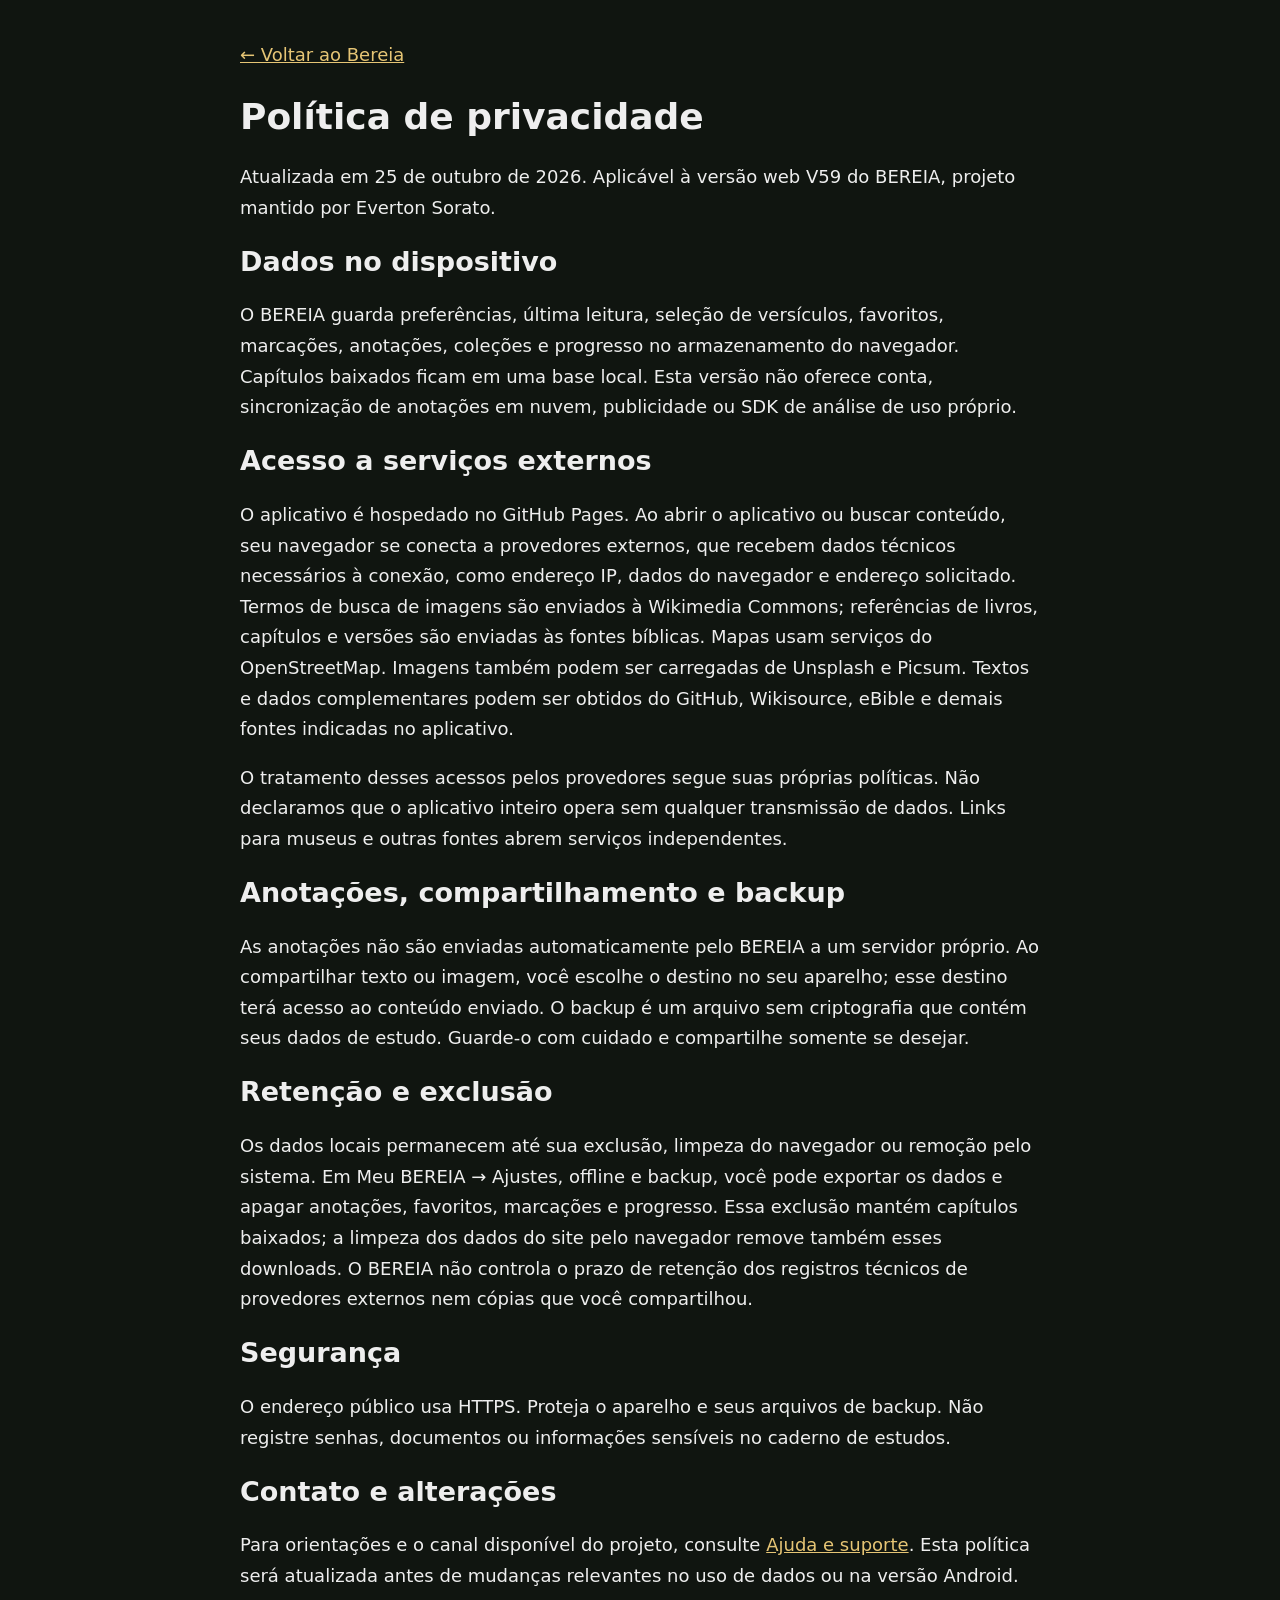
==== privacidade.html @ 04b4b1b5 "BEREIA V59: preparar offline, backup, navegacao e projeto Android" ====
<!doctype html><html lang="pt-BR"><meta charset="utf-8"><meta name="viewport" content="width=device-width,initial-scale=1"><title>Privacidade — BEREIA</title><style>body{max-width:800px;margin:40px auto;padding:0 22px;background:#101510;color:#eee;font:18px/1.7 system-ui}a{color:#e6c575}h1,h2{line-height:1.2}</style><a href="./">← Voltar ao Bereia</a><h1>Política de privacidade</h1><p>Atualizada em 25 de outubro de 2026. Aplicável à versão web V59 do BEREIA, projeto mantido por Everton Sorato.</p><h2>Dados no dispositivo</h2><p>O BEREIA guarda preferências, última leitura, seleção de versículos, favoritos, marcações, anotações, coleções e progresso no armazenamento do navegador. Capítulos baixados ficam em uma base local. Esta versão não oferece conta, sincronização de anotações em nuvem, publicidade ou SDK de análise de uso próprio.</p><h2>Acesso a serviços externos</h2><p>O aplicativo é hospedado no GitHub Pages. Ao abrir o aplicativo ou buscar conteúdo, seu navegador se conecta a provedores externos, que recebem dados técnicos necessários à conexão, como endereço IP, dados do navegador e endereço solicitado. Termos de busca de imagens são enviados à Wikimedia Commons; referências de livros, capítulos e versões são enviadas às fontes bíblicas. Mapas usam serviços do OpenStreetMap. Imagens também podem ser carregadas de Unsplash e Picsum. Textos e dados complementares podem ser obtidos do GitHub, Wikisource, eBible e demais fontes indicadas no aplicativo.</p><p>O tratamento desses acessos pelos provedores segue suas próprias políticas. Não declaramos que o aplicativo inteiro opera sem qualquer transmissão de dados. Links para museus e outras fontes abrem serviços independentes.</p><h2>Anotações, compartilhamento e backup</h2><p>As anotações não são enviadas automaticamente pelo BEREIA a um servidor próprio. Ao compartilhar texto ou imagem, você escolhe o destino no seu aparelho; esse destino terá acesso ao conteúdo enviado. O backup é um arquivo sem criptografia que contém seus dados de estudo. Guarde-o com cuidado e compartilhe somente se desejar.</p><h2>Retenção e exclusão</h2><p>Os dados locais permanecem até sua exclusão, limpeza do navegador ou remoção pelo sistema. Em Meu BEREIA → Ajustes, offline e backup, você pode exportar os dados e apagar anotações, favoritos, marcações e progresso. Essa exclusão mantém capítulos baixados; a limpeza dos dados do site pelo navegador remove também esses downloads. O BEREIA não controla o prazo de retenção dos registros técnicos de provedores externos nem cópias que você compartilhou.</p><h2>Segurança</h2><p>O endereço público usa HTTPS. Proteja o aparelho e seus arquivos de backup. Não registre senhas, documentos ou informações sensíveis no caderno de estudos.</p><h2>Contato e alterações</h2><p>Para orientações e o canal disponível do projeto, consulte <a href="./suporte.html">Ajuda e suporte</a>. Esta política será atualizada antes de mudanças relevantes no uso de dados ou na versão Android.</p></html>
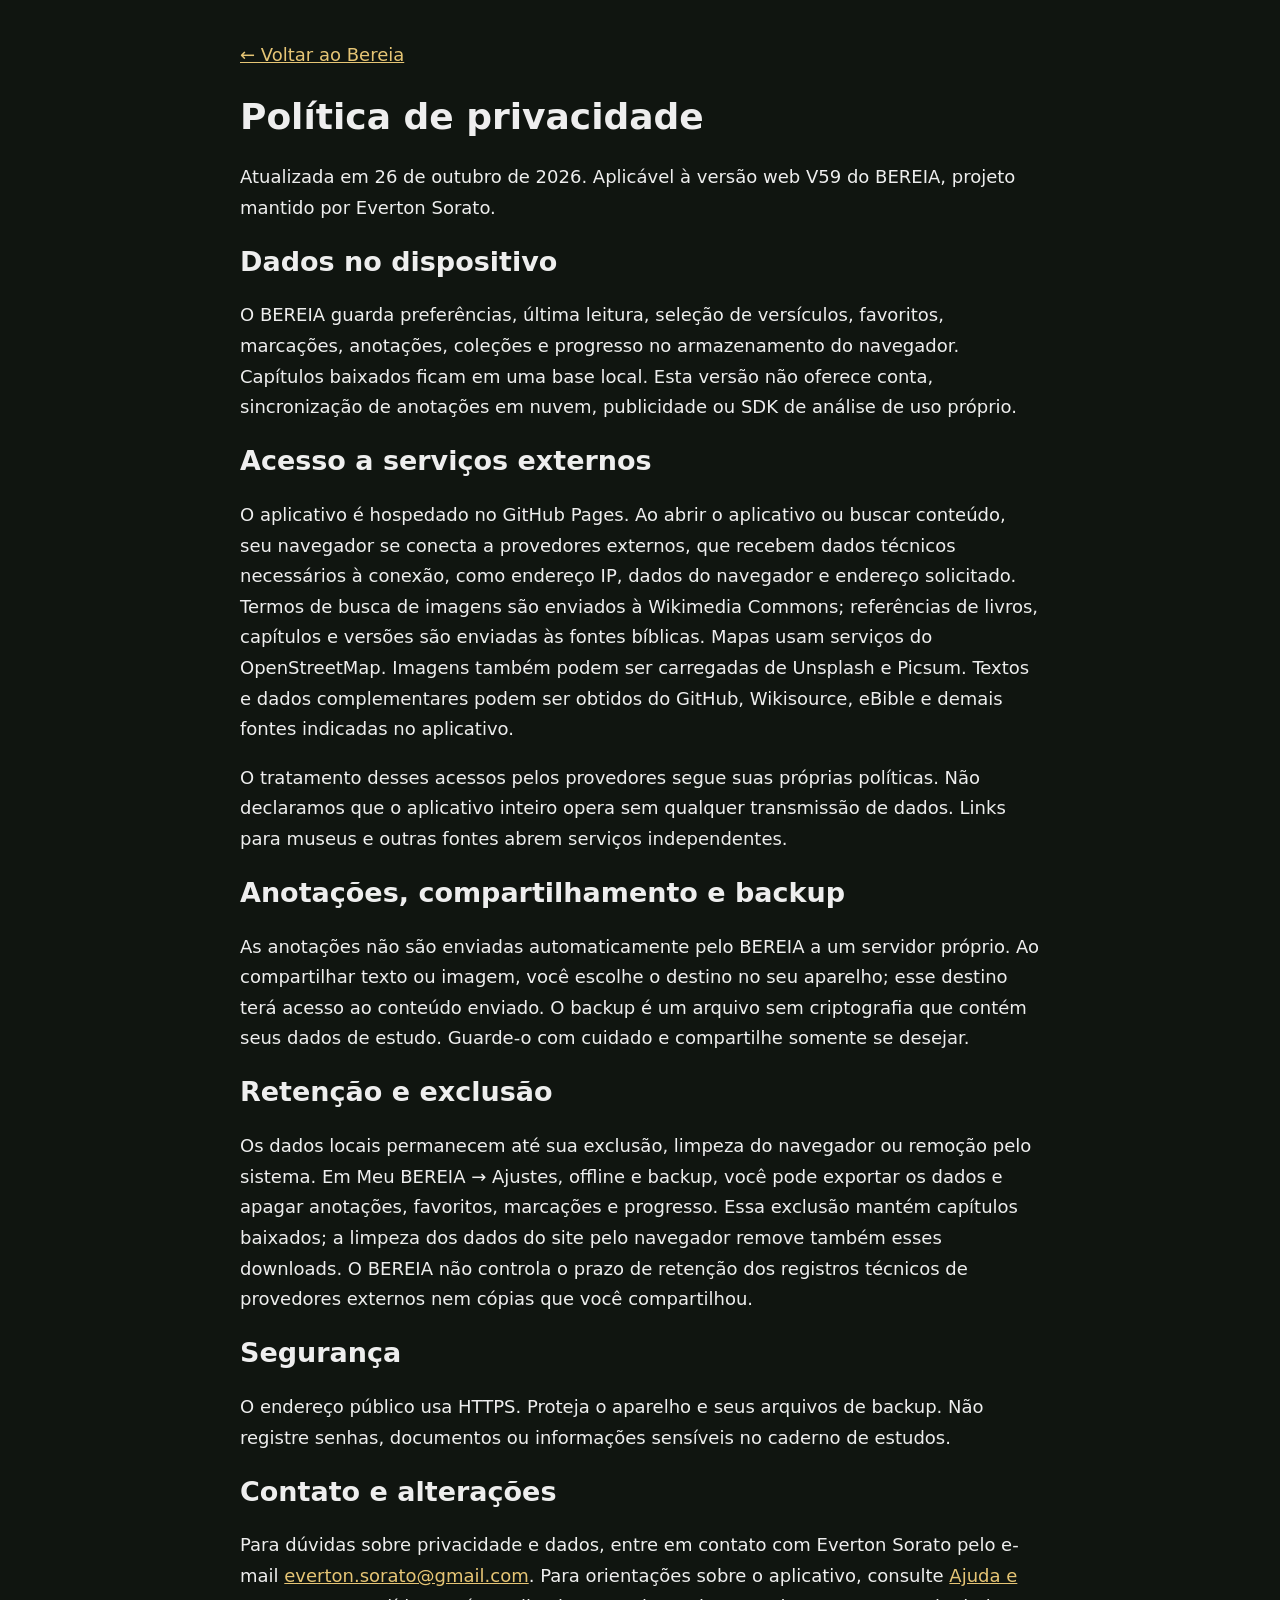
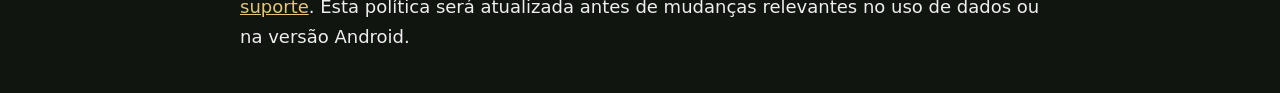
==== commit 4219880b: "Adicionar contato confirmado de suporte e privacidade" ====
--- a/privacidade.html
+++ b/privacidade.html
@@ -1 +1 @@
-<!doctype html><html lang="pt-BR"><meta charset="utf-8"><meta name="viewport" content="width=device-width,initial-scale=1"><title>Privacidade — BEREIA</title><style>body{max-width:800px;margin:40px auto;padding:0 22px;background:#101510;color:#eee;font:18px/1.7 system-ui}a{color:#e6c575}h1,h2{line-height:1.2}</style><a href="./">← Voltar ao Bereia</a><h1>Política de privacidade</h1><p>Atualizada em 25 de outubro de 2026. Aplicável à versão web V59 do BEREIA, projeto mantido por Everton Sorato.</p><h2>Dados no dispositivo</h2><p>O BEREIA guarda preferências, última leitura, seleção de versículos, favoritos, marcações, anotações, coleções e progresso no armazenamento do navegador. Capítulos baixados ficam em uma base local. Esta versão não oferece conta, sincronização de anotações em nuvem, publicidade ou SDK de análise de uso próprio.</p><h2>Acesso a serviços externos</h2><p>O aplicativo é hospedado no GitHub Pages. Ao abrir o aplicativo ou buscar conteúdo, seu navegador se conecta a provedores externos, que recebem dados técnicos necessários à conexão, como endereço IP, dados do navegador e endereço solicitado. Termos de busca de imagens são enviados à Wikimedia Commons; referências de livros, capítulos e versões são enviadas às fontes bíblicas. Mapas usam serviços do OpenStreetMap. Imagens também podem ser carregadas de Unsplash e Picsum. Textos e dados complementares podem ser obtidos do GitHub, Wikisource, eBible e demais fontes indicadas no aplicativo.</p><p>O tratamento desses acessos pelos provedores segue suas próprias políticas. Não declaramos que o aplicativo inteiro opera sem qualquer transmissão de dados. Links para museus e outras fontes abrem serviços independentes.</p><h2>Anotações, compartilhamento e backup</h2><p>As anotações não são enviadas automaticamente pelo BEREIA a um servidor próprio. Ao compartilhar texto ou imagem, você escolhe o destino no seu aparelho; esse destino terá acesso ao conteúdo enviado. O backup é um arquivo sem criptografia que contém seus dados de estudo. Guarde-o com cuidado e compartilhe somente se desejar.</p><h2>Retenção e exclusão</h2><p>Os dados locais permanecem até sua exclusão, limpeza do navegador ou remoção pelo sistema. Em Meu BEREIA → Ajustes, offline e backup, você pode exportar os dados e apagar anotações, favoritos, marcações e progresso. Essa exclusão mantém capítulos baixados; a limpeza dos dados do site pelo navegador remove também esses downloads. O BEREIA não controla o prazo de retenção dos registros técnicos de provedores externos nem cópias que você compartilhou.</p><h2>Segurança</h2><p>O endereço público usa HTTPS. Proteja o aparelho e seus arquivos de backup. Não registre senhas, documentos ou informações sensíveis no caderno de estudos.</p><h2>Contato e alterações</h2><p>Para orientações e o canal disponível do projeto, consulte <a href="./suporte.html">Ajuda e suporte</a>. Esta política será atualizada antes de mudanças relevantes no uso de dados ou na versão Android.</p></html>
+<!doctype html><html lang="pt-BR"><meta charset="utf-8"><meta name="viewport" content="width=device-width,initial-scale=1"><title>Privacidade — BEREIA</title><style>body{max-width:800px;margin:40px auto;padding:0 22px;background:#101510;color:#eee;font:18px/1.7 system-ui}a{color:#e6c575}h1,h2{line-height:1.2}</style><a href="./">← Voltar ao Bereia</a><h1>Política de privacidade</h1><p>Atualizada em 26 de outubro de 2026. Aplicável à versão web V59 do BEREIA, projeto mantido por Everton Sorato.</p><h2>Dados no dispositivo</h2><p>O BEREIA guarda preferências, última leitura, seleção de versículos, favoritos, marcações, anotações, coleções e progresso no armazenamento do navegador. Capítulos baixados ficam em uma base local. Esta versão não oferece conta, sincronização de anotações em nuvem, publicidade ou SDK de análise de uso próprio.</p><h2>Acesso a serviços externos</h2><p>O aplicativo é hospedado no GitHub Pages. Ao abrir o aplicativo ou buscar conteúdo, seu navegador se conecta a provedores externos, que recebem dados técnicos necessários à conexão, como endereço IP, dados do navegador e endereço solicitado. Termos de busca de imagens são enviados à Wikimedia Commons; referências de livros, capítulos e versões são enviadas às fontes bíblicas. Mapas usam serviços do OpenStreetMap. Imagens também podem ser carregadas de Unsplash e Picsum. Textos e dados complementares podem ser obtidos do GitHub, Wikisource, eBible e demais fontes indicadas no aplicativo.</p><p>O tratamento desses acessos pelos provedores segue suas próprias políticas. Não declaramos que o aplicativo inteiro opera sem qualquer transmissão de dados. Links para museus e outras fontes abrem serviços independentes.</p><h2>Anotações, compartilhamento e backup</h2><p>As anotações não são enviadas automaticamente pelo BEREIA a um servidor próprio. Ao compartilhar texto ou imagem, você escolhe o destino no seu aparelho; esse destino terá acesso ao conteúdo enviado. O backup é um arquivo sem criptografia que contém seus dados de estudo. Guarde-o com cuidado e compartilhe somente se desejar.</p><h2>Retenção e exclusão</h2><p>Os dados locais permanecem até sua exclusão, limpeza do navegador ou remoção pelo sistema. Em Meu BEREIA → Ajustes, offline e backup, você pode exportar os dados e apagar anotações, favoritos, marcações e progresso. Essa exclusão mantém capítulos baixados; a limpeza dos dados do site pelo navegador remove também esses downloads. O BEREIA não controla o prazo de retenção dos registros técnicos de provedores externos nem cópias que você compartilhou.</p><h2>Segurança</h2><p>O endereço público usa HTTPS. Proteja o aparelho e seus arquivos de backup. Não registre senhas, documentos ou informações sensíveis no caderno de estudos.</p><h2>Contato e alterações</h2><p>Para dúvidas sobre privacidade e dados, entre em contato com Everton Sorato pelo e-mail <a href="mailto:everton.sorato@gmail.com">everton.sorato@gmail.com</a>. Para orientações sobre o aplicativo, consulte <a href="./suporte.html">Ajuda e suporte</a>. Esta política será atualizada antes de mudanças relevantes no uso de dados ou na versão Android.</p></html>
